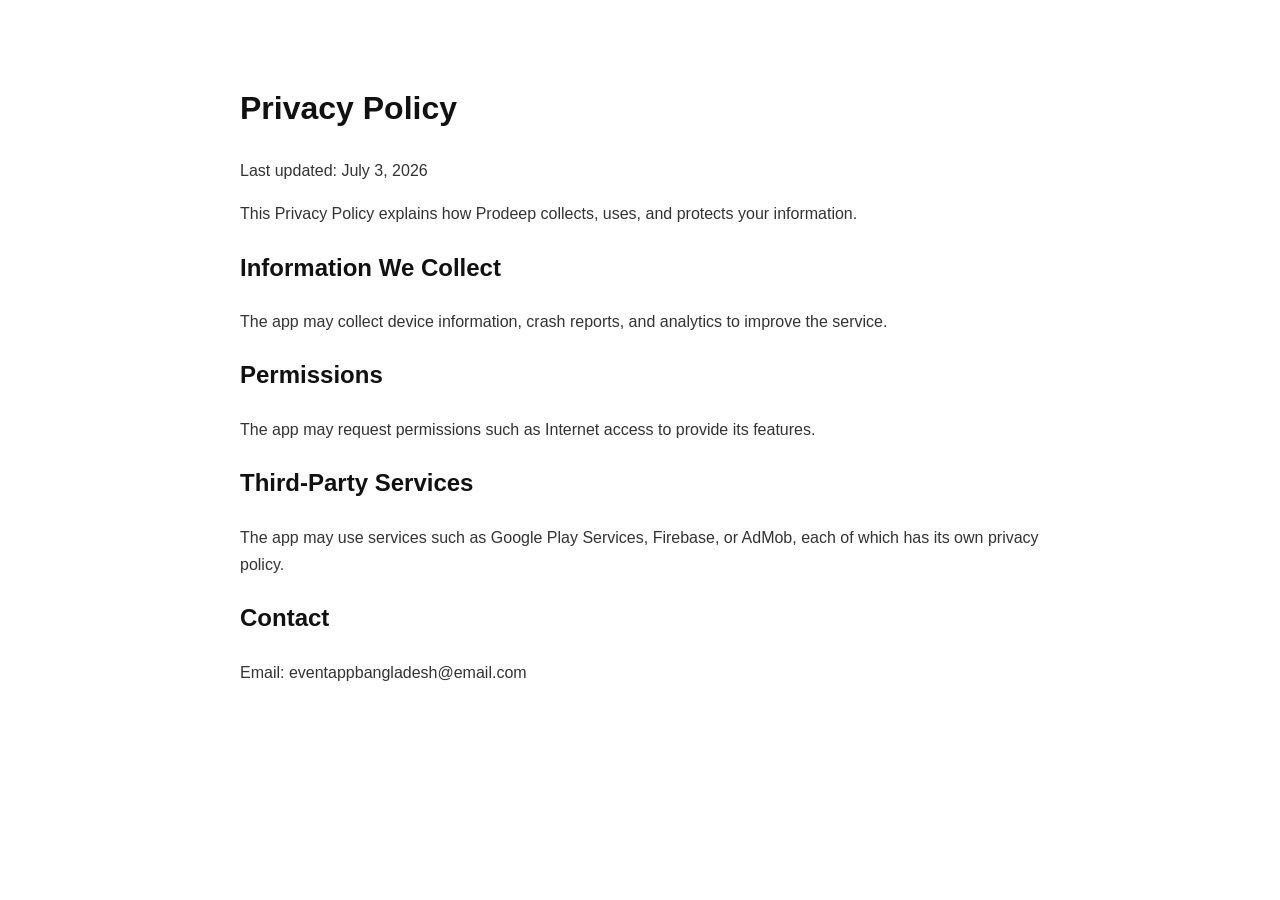
==== index.html @ a0fbba6f "Rename privacy.html to index.html" ====
<!DOCTYPE html>
<html lang="en">
<head>
    <meta charset="UTF-8">
    <meta name="viewport" content="width=device-width, initial-scale=1.0">
    <title>Prodeep Privacy Policy</title>
    <style>
        body{
            font-family: Arial, sans-serif;
            max-width:800px;
            margin:40px auto;
            padding:20px;
            line-height:1.7;
            color:#333;
        }
        h1,h2{
            color:#111;
        }
    </style>
</head>
<body>

<h1>Privacy Policy</h1>

<p>Last updated: July 3, 2026</p>

<p>This Privacy Policy explains how Prodeep collects, uses, and protects your information.</p>

<h2>Information We Collect</h2>
<p>The app may collect device information, crash reports, and analytics to improve the service.</p>

<h2>Permissions</h2>
<p>The app may request permissions such as Internet access to provide its features.</p>

<h2>Third-Party Services</h2>
<p>The app may use services such as Google Play Services, Firebase, or AdMob, each of which has its own privacy policy.</p>

<h2>Contact</h2>
<p>Email: eventappbangladesh@email.com</p>

</body>
</html>
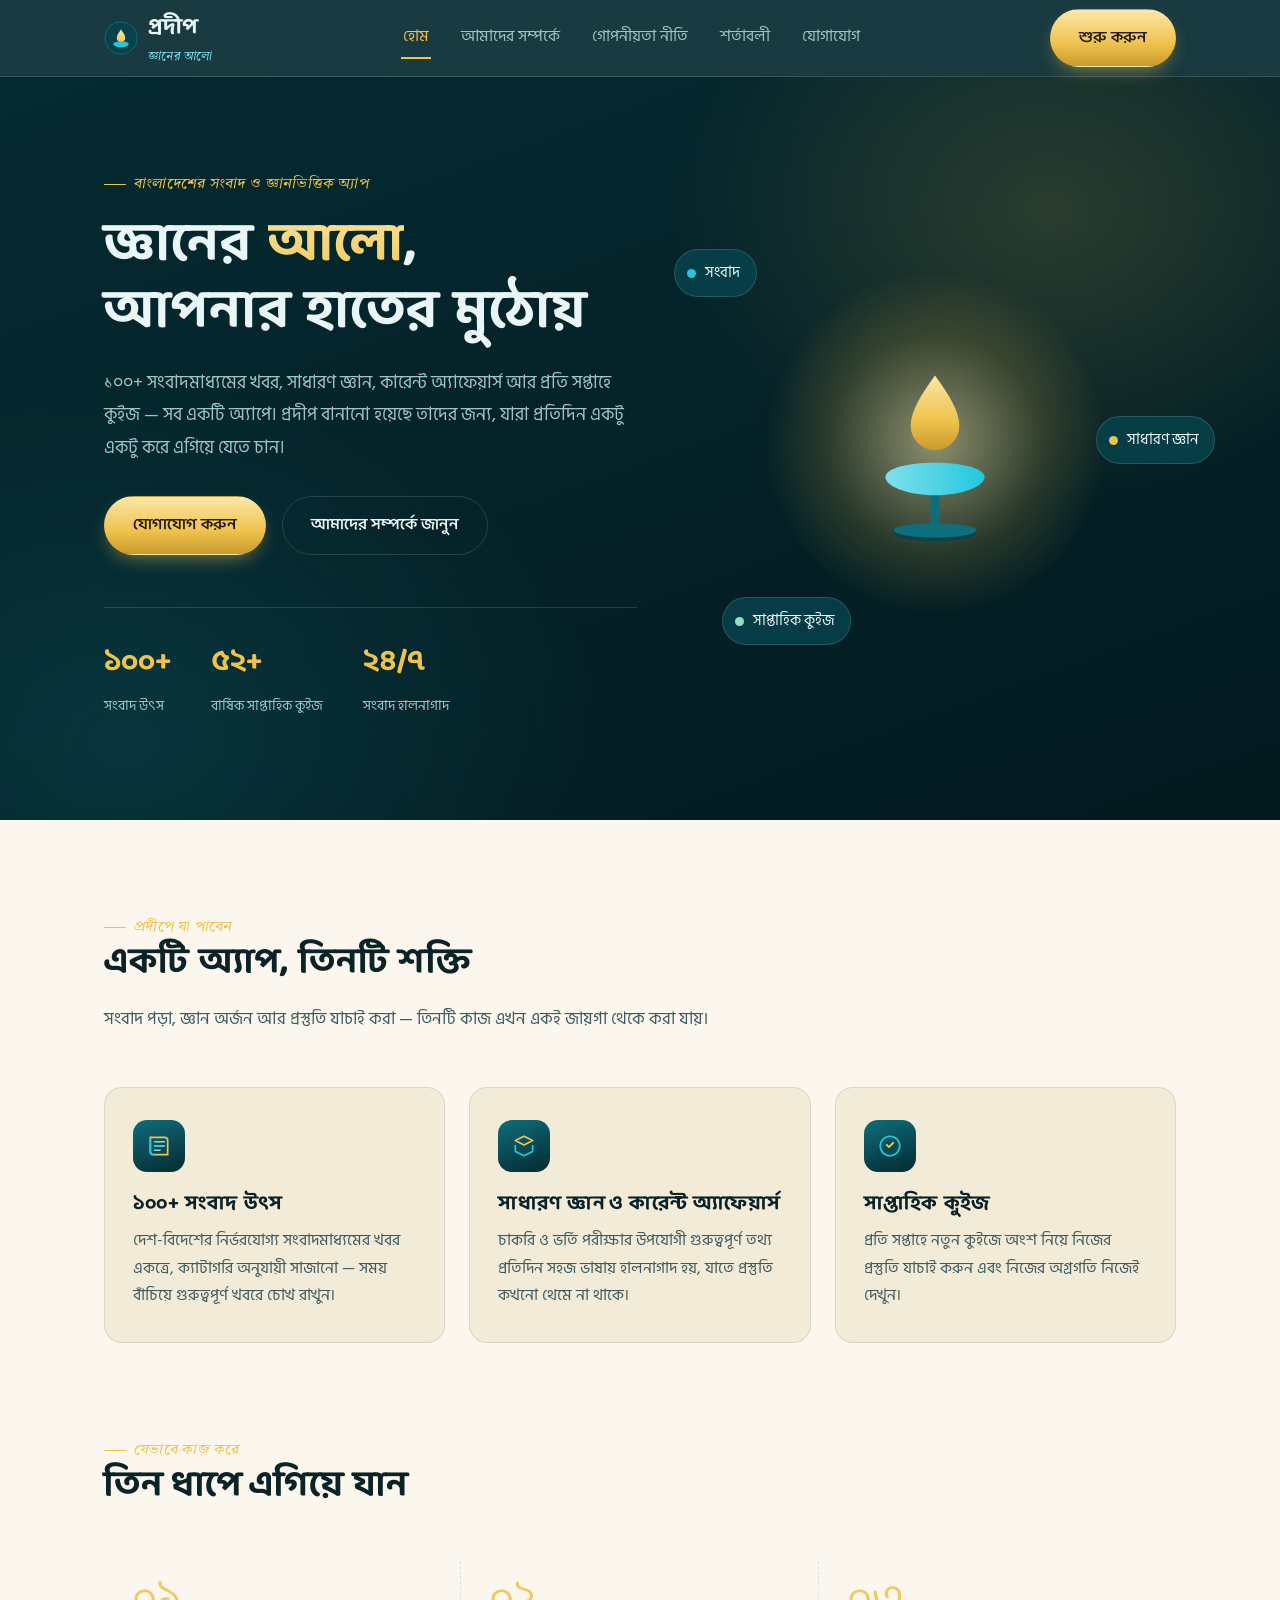
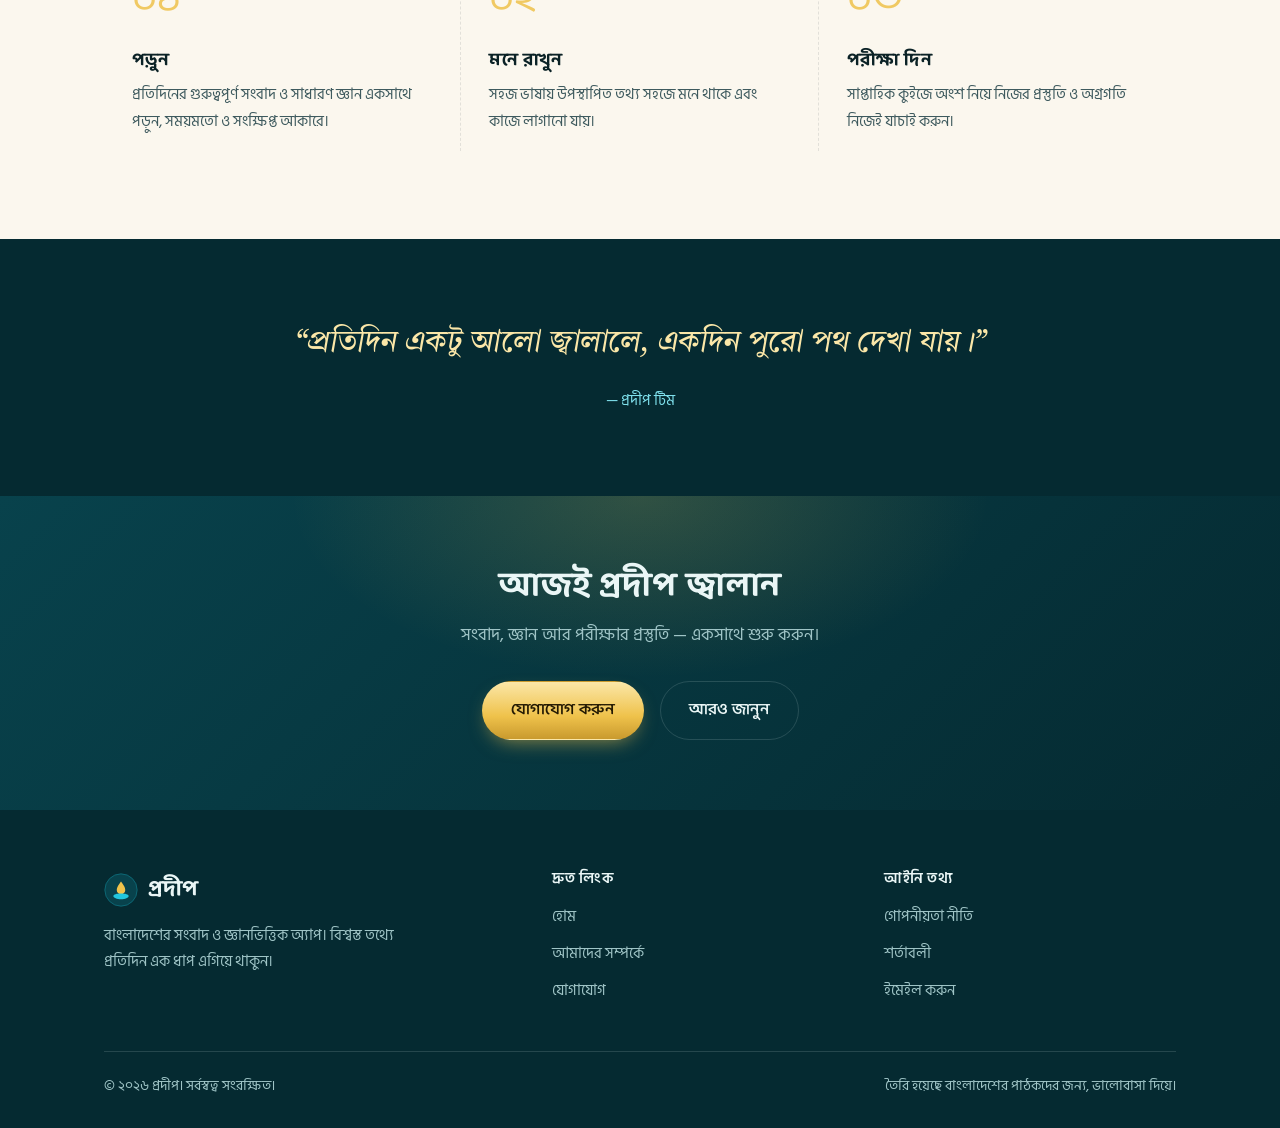
==== commit 312db6a8: "Updated project files" ====
--- a/index.html
+++ b/index.html
@@ -1,42 +1,203 @@
-<!DOCTYPE html>
-<html lang="en">
-<head>
-    <meta charset="UTF-8">
-    <meta name="viewport" content="width=device-width, initial-scale=1.0">
-    <title>Prodeep Privacy Policy</title>
-    <style>
-        body{
-            font-family: Arial, sans-serif;
-            max-width:800px;
-            margin:40px auto;
-            padding:20px;
-            line-height:1.7;
-            color:#333;
-        }
-        h1,h2{
-            color:#111;
-        }
-    </style>
-</head>
-<body>
-
-<h1>Privacy Policy</h1>
-
-<p>Last updated: July 3, 2026</p>
-
-<p>This Privacy Policy explains how Prodeep collects, uses, and protects your information.</p>
-
-<h2>Information We Collect</h2>
-<p>The app may collect device information, crash reports, and analytics to improve the service.</p>
-
-<h2>Permissions</h2>
-<p>The app may request permissions such as Internet access to provide its features.</p>
-
-<h2>Third-Party Services</h2>
-<p>The app may use services such as Google Play Services, Firebase, or AdMob, each of which has its own privacy policy.</p>
-
-<h2>Contact</h2>
-<p>Email: eventappbangladesh@email.com</p>
-
-</body>
-</html>
+<!DOCTYPE html>
+<html lang="bn">
+<head>
+<meta charset="UTF-8">
+<meta name="viewport" content="width=device-width, initial-scale=1.0">
+<title>প্রদীপ — সংবাদ ও জ্ঞানের আলো</title>
+<meta name="description" content="প্রদীপ — ১০০+ সংবাদ উৎস, সাধারণ জ্ঞান, কারেন্ট অ্যাফেয়ার্স এবং সাপ্তাহিক কুইজ, সব একটি অ্যাপে।">
+<link rel="preconnect" href="https://fonts.googleapis.com">
+<link rel="preconnect" href="https://fonts.gstatic.com" crossorigin>
+<link href="https://fonts.googleapis.com/css2?family=Baloo+Da+2:wght@500;600;700;800&family=Hind+Siliguri:wght@300;400;500;600;700&family=Tiro+Bangla:ital@0;1&display=swap" rel="stylesheet">
+<link rel="stylesheet" href="styles.css">
+</head>
+<body>
+
+<header class="site-header">
+  <div class="container">
+    <a href="index.html" class="logo">
+      <svg class="lamp-mark" viewBox="0 0 40 40" xmlns="http://www.w3.org/2000/svg">
+        <defs>
+          <linearGradient id="flameGrad" x1="0" y1="0" x2="0" y2="1">
+            <stop offset="0%" stop-color="#FBE7A8"/>
+            <stop offset="100%" stop-color="#EFC24B"/>
+          </linearGradient>
+        </defs>
+        <circle cx="20" cy="20" r="19" fill="#08424C" stroke="#0E6E7C"/>
+        <path d="M20 10c3 4 5 7 5 10a5 5 0 1 1-10 0c0-3 2-6 5-10z" fill="url(#flameGrad)"/>
+        <path d="M11 27c0-2 4-3 9-3s9 1 9 3-4 4-9 4-9-2-9-4z" fill="#22C7DE"/>
+      </svg>
+      <span>প্রদীপ<span class="brand-sub">জ্ঞানের আলো</span></span>
+    </a>
+    <button class="nav-toggle" aria-label="মেনু খুলুন" onclick="document.querySelector('.main-nav').classList.toggle('open')">
+      <span></span><span></span><span></span>
+    </button>
+    <nav class="main-nav">
+      <a href="index.html" class="active">হোম</a>
+      <a href="about.html">আমাদের সম্পর্কে</a>
+      <a href="privacy.html">গোপনীয়তা নীতি</a>
+      <a href="terms.html">শর্তাবলী</a>
+      <a href="contact.html">যোগাযোগ</a>
+    </nav>
+    <div class="header-actions">
+      <a href="contact.html" class="btn btn-gold">শুরু করুন</a>
+    </div>
+  </div>
+</header>
+
+<section class="hero">
+  <div class="container hero-grid">
+    <div>
+      <span class="eyebrow">বাংলাদেশের সংবাদ ও জ্ঞানভিত্তিক অ্যাপ</span>
+      <h1>জ্ঞানের <em>আলো</em>,<br>আপনার হাতের মুঠোয়</h1>
+      <p class="lead">১০০+ সংবাদমাধ্যমের খবর, সাধারণ জ্ঞান, কারেন্ট অ্যাফেয়ার্স আর প্রতি সপ্তাহে কুইজ — সব একটি অ্যাপে। প্রদীপ বানানো হয়েছে তাদের জন্য, যারা প্রতিদিন একটু একটু করে এগিয়ে যেতে চান।</p>
+      <div class="hero-cta">
+        <a href="contact.html" class="btn btn-gold">যোগাযোগ করুন</a>
+        <a href="about.html" class="btn btn-outline">আমাদের সম্পর্কে জানুন</a>
+      </div>
+      <div class="stat-row">
+        <div class="stat"><b>১০০+</b><span>সংবাদ উৎস</span></div>
+        <div class="stat"><b>৫২+</b><span>বার্ষিক সাপ্তাহিক কুইজ</span></div>
+        <div class="stat"><b>২৪/৭</b><span>সংবাদ হালনাগাদ</span></div>
+      </div>
+    </div>
+
+    <div class="lamp-stage">
+      <div class="lamp-glow"></div>
+      <svg class="lamp-illustration" viewBox="0 0 200 260" xmlns="http://www.w3.org/2000/svg">
+        <defs>
+          <linearGradient id="flameGradBig" x1="0" y1="0" x2="0" y2="1">
+            <stop offset="0%" stop-color="#FBE7A8"/>
+            <stop offset="60%" stop-color="#EFC24B"/>
+            <stop offset="100%" stop-color="#C99A2E"/>
+          </linearGradient>
+          <linearGradient id="bowlGrad" x1="0" y1="0" x2="1" y2="0">
+            <stop offset="0%" stop-color="#7FE0EC"/>
+            <stop offset="100%" stop-color="#22C7DE"/>
+          </linearGradient>
+        </defs>
+        <rect x="95" y="170" width="10" height="55" rx="3" fill="#0E6E7C"/>
+        <ellipse cx="100" cy="230" rx="46" ry="9" fill="#08424C"/>
+        <ellipse cx="100" cy="227" rx="46" ry="8" fill="#0E6E7C"/>
+        <path d="M45 168c0-10 25-16 55-16s55 6 55 16-25 20-55 20-55-10-55-20z" fill="url(#bowlGrad)"/>
+        <path d="M100 55c16 22 27 40 27 56a27 27 0 1 1-54 0c0-16 11-34 27-56z" fill="url(#flameGradBig)"/>
+      </svg>
+      <div class="badge badge-news"><span class="dot"></span>সংবাদ</div>
+      <div class="badge badge-gk"><span class="dot"></span>সাধারণ জ্ঞান</div>
+      <div class="badge badge-quiz"><span class="dot"></span>সাপ্তাহিক কুইজ</div>
+    </div>
+  </div>
+</section>
+
+<section class="section">
+  <div class="container">
+    <div class="section-head">
+      <span class="eyebrow">প্রদীপে যা পাবেন</span>
+      <h2>একটি অ্যাপ, তিনটি শক্তি</h2>
+      <p>সংবাদ পড়া, জ্ঞান অর্জন আর প্রস্তুতি যাচাই করা — তিনটি কাজ এখন একই জায়গা থেকে করা যায়।</p>
+    </div>
+    <div class="cards-3">
+      <div class="feature-card">
+        <div class="feature-icon">
+          <svg width="26" height="26" viewBox="0 0 24 24" fill="none"><path d="M4 4h13a3 3 0 0 1 3 3v13H7a3 3 0 0 1-3-3V4z" stroke="#EFC24B" stroke-width="1.6"/><path d="M7 20a3 3 0 0 1-3-3V6" stroke="#22C7DE" stroke-width="1.6"/><path d="M8 8h9M8 12h9M8 16h5" stroke="#7FE0EC" stroke-width="1.4" stroke-linecap="round"/></svg>
+        </div>
+        <h3>১০০+ সংবাদ উৎস</h3>
+        <p>দেশ-বিদেশের নির্ভরযোগ্য সংবাদমাধ্যমের খবর একত্রে, ক্যাটাগরি অনুযায়ী সাজানো — সময় বাঁচিয়ে গুরুত্বপূর্ণ খবরে চোখ রাখুন।</p>
+      </div>
+      <div class="feature-card">
+        <div class="feature-icon">
+          <svg width="26" height="26" viewBox="0 0 24 24" fill="none"><path d="M12 3l8 4-8 4-8-4 8-4z" stroke="#EFC24B" stroke-width="1.6" stroke-linejoin="round"/><path d="M4 11v6l8 4 8-4v-6" stroke="#22C7DE" stroke-width="1.6" stroke-linejoin="round"/></svg>
+        </div>
+        <h3>সাধারণ জ্ঞান ও কারেন্ট অ্যাফেয়ার্স</h3>
+        <p>চাকরি ও ভর্তি পরীক্ষার উপযোগী গুরুত্বপূর্ণ তথ্য প্রতিদিন সহজ ভাষায় হালনাগাদ হয়, যাতে প্রস্তুতি কখনো থেমে না থাকে।</p>
+      </div>
+      <div class="feature-card">
+        <div class="feature-icon">
+          <svg width="26" height="26" viewBox="0 0 24 24" fill="none"><path d="M9 11l2 2 4-4" stroke="#EFC24B" stroke-width="1.8" stroke-linecap="round" stroke-linejoin="round"/><circle cx="12" cy="12" r="9" stroke="#22C7DE" stroke-width="1.6"/></svg>
+        </div>
+        <h3>সাপ্তাহিক কুইজ</h3>
+        <p>প্রতি সপ্তাহে নতুন কুইজে অংশ নিয়ে নিজের প্রস্তুতি যাচাই করুন এবং নিজের অগ্রগতি নিজেই দেখুন।</p>
+      </div>
+    </div>
+  </div>
+</section>
+
+<section class="section" style="padding-top:0;">
+  <div class="container">
+    <div class="section-head">
+      <span class="eyebrow">যেভাবে কাজ করে</span>
+      <h2>তিন ধাপে এগিয়ে যান</h2>
+    </div>
+    <div class="steps">
+      <div class="step">
+        <span class="num">০১</span>
+        <h4>পড়ুন</h4>
+        <p>প্রতিদিনের গুরুত্বপূর্ণ সংবাদ ও সাধারণ জ্ঞান একসাথে পড়ুন, সময়মতো ও সংক্ষিপ্ত আকারে।</p>
+      </div>
+      <div class="step">
+        <span class="num">০২</span>
+        <h4>মনে রাখুন</h4>
+        <p>সহজ ভাষায় উপস্থাপিত তথ্য সহজে মনে থাকে এবং কাজে লাগানো যায়।</p>
+      </div>
+      <div class="step">
+        <span class="num">০৩</span>
+        <h4>পরীক্ষা দিন</h4>
+        <p>সাপ্তাহিক কুইজে অংশ নিয়ে নিজের প্রস্তুতি ও অগ্রগতি নিজেই যাচাই করুন।</p>
+      </div>
+    </div>
+  </div>
+</section>
+
+<section class="quote-band">
+  <div class="container">
+    <blockquote>“প্রতিদিন একটু আলো জ্বালালে, একদিন পুরো পথ দেখা যায়।”</blockquote>
+    <cite>— প্রদীপ টিম</cite>
+  </div>
+</section>
+
+<section class="cta-band">
+  <div class="container">
+    <h2>আজই প্রদীপ জ্বালান</h2>
+    <p>সংবাদ, জ্ঞান আর পরীক্ষার প্রস্তুতি — একসাথে শুরু করুন।</p>
+    <div class="hero-cta">
+      <a href="contact.html" class="btn btn-gold">যোগাযোগ করুন</a>
+      <a href="about.html" class="btn btn-outline">আরও জানুন</a>
+    </div>
+  </div>
+</section>
+
+<footer class="site-footer">
+  <div class="container">
+    <div class="footer-grid">
+      <div class="footer-brand">
+        <a href="index.html" class="logo">
+          <svg class="lamp-mark" viewBox="0 0 40 40" xmlns="http://www.w3.org/2000/svg">
+            <circle cx="20" cy="20" r="19" fill="#08424C" stroke="#0E6E7C"/>
+            <path d="M20 10c3 4 5 7 5 10a5 5 0 1 1-10 0c0-3 2-6 5-10z" fill="#EFC24B"/>
+            <path d="M11 27c0-2 4-3 9-3s9 1 9 3-4 4-9 4-9-2-9-4z" fill="#22C7DE"/>
+          </svg>
+          <span>প্রদীপ</span>
+        </a>
+        <p>বাংলাদেশের সংবাদ ও জ্ঞানভিত্তিক অ্যাপ। বিশ্বস্ত তথ্যে প্রতিদিন এক ধাপ এগিয়ে থাকুন।</p>
+      </div>
+      <div class="footer-col">
+        <h4>দ্রুত লিংক</h4>
+        <a href="index.html">হোম</a>
+        <a href="about.html">আমাদের সম্পর্কে</a>
+        <a href="contact.html">যোগাযোগ</a>
+      </div>
+      <div class="footer-col">
+        <h4>আইনি তথ্য</h4>
+        <a href="privacy.html">গোপনীয়তা নীতি</a>
+        <a href="terms.html">শর্তাবলী</a>
+        <a href="mailto:eventappbangladesh@email.com">ইমেইল করুন</a>
+      </div>
+    </div>
+    <div class="footer-bottom">
+      <span>© ২০২৬ প্রদীপ। সর্বস্বত্ব সংরক্ষিত।</span>
+      <span>তৈরি হয়েছে বাংলাদেশের পাঠকদের জন্য, ভালোবাসা দিয়ে।</span>
+    </div>
+  </div>
+</footer>
+
+</body>
+</html>
--- a/styles.css
+++ b/styles.css
@@ -0,0 +1,501 @@
+/* =========================================================
+   প্রদীপ (Prodeep) — Design System
+   Concept: knowledge as light. A lamp glows against deep
+   teal night; cyan is the ambient light, gold is the flame.
+   ========================================================= */
+
+:root{
+  /* --- Color tokens --- */
+  --bg-deep:      #052A31;   /* night teal — header/footer/hero */
+  --bg-deep-2:    #08424C;   /* lighter panel within dark sections */
+  --paper:        #FBF7EE;   /* warm paper — reading surfaces */
+  --paper-2:      #F2EBD8;   /* slightly deeper paper for cards */
+  --cyan:         #22C7DE;   /* ambient light — links, icons */
+  --cyan-soft:    #7FE0EC;   /* pale cyan for text-on-dark accents */
+  --cyan-deep:    #0E6E7C;   /* borders / mid tone */
+  --gold:         #EFC24B;   /* the flame — primary accent */
+  --gold-deep:    #C99A2E;   /* pressed / border gold */
+  --gold-glow:    #FBE7A8;   /* hottest point of the flame glow */
+  --ink:          #0B2226;   /* body text on paper */
+  --ink-soft:     #3E5A5E;   /* secondary text on paper */
+  --text-light:   #EAF6F6;   /* body text on dark */
+  --text-muted:   #9FC4C6;   /* secondary text on dark */
+  --line:         rgba(11,34,38,0.10);
+  --line-dark:    rgba(234,246,246,0.14);
+
+  /* --- Type --- */
+  --font-display: 'Baloo Da 2', 'Hind Siliguri', sans-serif;
+  --font-body:    'Hind Siliguri', 'Noto Sans Bengali', sans-serif;
+  --font-accent:  'Tiro Bangla', serif;
+
+  /* --- Rhythm --- */
+  --radius-s: 10px;
+  --radius-m: 18px;
+  --radius-l: 28px;
+  --container: 1120px;
+}
+
+*{ box-sizing:border-box; }
+html{ scroll-behavior:smooth; }
+body{
+  margin:0;
+  background:var(--paper);
+  color:var(--ink);
+  font-family:var(--font-body);
+  font-size:17px;
+  line-height:1.8;
+  -webkit-font-smoothing:antialiased;
+}
+img,svg{ display:block; max-width:100%; }
+a{ color:inherit; text-decoration:none; }
+h1,h2,h3,h4{
+  font-family:var(--font-display);
+  font-weight:700;
+  margin:0 0 0.5em;
+  line-height:1.25;
+  letter-spacing:0.2px;
+}
+p{ margin:0 0 1.1em; }
+.container{
+  max-width:var(--container);
+  margin:0 auto;
+  padding:0 24px;
+}
+.eyebrow{
+  display:inline-flex;
+  align-items:center;
+  gap:8px;
+  font-family:var(--font-accent);
+  font-style:italic;
+  font-size:15px;
+  letter-spacing:0.3px;
+  color:var(--gold);
+}
+.eyebrow::before{
+  content:"";
+  width:22px; height:1.5px;
+  background:var(--gold);
+  display:inline-block;
+}
+
+/* ---------------- Buttons ---------------- */
+.btn{
+  display:inline-flex;
+  align-items:center;
+  justify-content:center;
+  gap:8px;
+  padding:14px 28px;
+  border-radius:999px;
+  font-family:var(--font-display);
+  font-weight:600;
+  font-size:16px;
+  border:1.5px solid transparent;
+  cursor:pointer;
+  transition:transform .18s ease, box-shadow .18s ease, background .18s ease, color .18s ease;
+}
+.btn:active{ transform:translateY(1px); }
+.btn-gold{
+  background:linear-gradient(180deg, var(--gold-glow), var(--gold) 60%, var(--gold-deep));
+  color:#241A03;
+  box-shadow:0 8px 20px -8px rgba(239,194,75,0.65);
+}
+.btn-gold:hover{ box-shadow:0 10px 26px -8px rgba(239,194,75,0.85); transform:translateY(-1px); }
+.btn-outline{
+  background:transparent;
+  border-color:var(--line-dark);
+  color:var(--text-light);
+}
+.btn-outline:hover{ border-color:var(--cyan); color:var(--cyan-soft); }
+.btn-outline-light{
+  background:transparent;
+  border-color:var(--cyan-deep);
+  color:var(--ink);
+}
+.btn-outline-light:hover{ border-color:var(--gold-deep); color:var(--gold-deep); }
+
+/* ---------------- Header ---------------- */
+.site-header{
+  position:sticky; top:0; z-index:50;
+  background:rgba(5,42,49,0.92);
+  backdrop-filter:blur(10px);
+  border-bottom:1px solid var(--line-dark);
+}
+.site-header .container{
+  display:flex; align-items:center; justify-content:space-between;
+  height:76px;
+}
+.logo{
+  display:flex; align-items:center; gap:10px;
+  font-family:var(--font-display);
+  font-weight:700;
+  font-size:22px;
+  color:var(--text-light);
+}
+.logo .lamp-mark{ width:34px; height:34px; }
+.logo span.brand-sub{
+  display:block;
+  font-family:var(--font-accent);
+  font-style:italic;
+  font-weight:400;
+  font-size:11.5px;
+  color:var(--cyan-soft);
+  letter-spacing:0.4px;
+}
+nav.main-nav{ display:flex; align-items:center; gap:28px; }
+nav.main-nav a{
+  font-size:15.5px;
+  color:var(--text-muted);
+  padding:6px 2px;
+  border-bottom:2px solid transparent;
+  transition:color .15s ease, border-color .15s ease;
+}
+nav.main-nav a:hover, nav.main-nav a.active{
+  color:var(--gold);
+  border-color:var(--gold);
+}
+.header-actions{ display:flex; align-items:center; gap:14px; }
+.nav-toggle{ display:none; }
+
+@media (max-width:860px){
+  nav.main-nav{
+    position:fixed; inset:76px 0 0 0;
+    background:var(--bg-deep);
+    flex-direction:column;
+    padding:28px 24px;
+    gap:22px;
+    transform:translateY(-8px);
+    opacity:0;
+    pointer-events:none;
+    transition:opacity .2s ease, transform .2s ease;
+  }
+  nav.main-nav.open{ opacity:1; transform:translateY(0); pointer-events:auto; }
+  .nav-toggle{
+    display:inline-flex; flex-direction:column; gap:5px;
+    background:none; border:none; cursor:pointer; padding:8px;
+  }
+  .nav-toggle span{ width:22px; height:2px; background:var(--text-light); border-radius:2px; }
+  .header-actions .btn{ padding:10px 18px; font-size:14px; }
+}
+
+/* ---------------- Hero (dark, homepage) ---------------- */
+.hero{
+  position:relative;
+  overflow:hidden;
+  background:
+    radial-gradient(ellipse 620px 480px at 82% 18%, rgba(239,194,75,0.16), transparent 60%),
+    radial-gradient(ellipse 800px 600px at 10% 90%, rgba(34,199,222,0.12), transparent 60%),
+    linear-gradient(160deg, var(--bg-deep) 0%, #031A1F 100%);
+  color:var(--text-light);
+  padding:88px 0 100px;
+}
+.hero-grid{
+  display:grid;
+  grid-template-columns:1.05fr 0.95fr;
+  gap:56px;
+  align-items:center;
+}
+.hero h1{
+  font-size:clamp(34px, 4.4vw, 54px);
+  color:var(--text-light);
+  margin:14px 0 20px;
+}
+.hero h1 em{
+  font-style:normal;
+  color:var(--gold);
+  background:linear-gradient(180deg, var(--gold-glow), var(--gold));
+  -webkit-background-clip:text;
+  background-clip:text;
+  -webkit-text-fill-color:transparent;
+}
+.hero p.lead{
+  font-size:18px;
+  color:var(--text-muted);
+  max-width:520px;
+  margin-bottom:32px;
+}
+.hero-cta{ display:flex; gap:16px; flex-wrap:wrap; margin-bottom:52px; }
+
+.stat-row{
+  display:flex; gap:40px; flex-wrap:wrap;
+  border-top:1px solid var(--line-dark);
+  padding-top:28px;
+}
+.stat-row .stat b{
+  display:block;
+  font-family:var(--font-display);
+  font-size:30px;
+  color:var(--gold);
+}
+.stat-row .stat span{
+  font-size:14px;
+  color:var(--text-muted);
+}
+
+/* --- Lamp illustration --- */
+.lamp-stage{
+  position:relative;
+  height:440px;
+  display:flex; align-items:center; justify-content:center;
+}
+.lamp-glow{
+  position:absolute;
+  width:340px; height:340px;
+  border-radius:50%;
+  background:radial-gradient(circle, rgba(251,231,168,0.55), rgba(239,194,75,0.16) 45%, transparent 72%);
+  filter:blur(2px);
+  animation:pulseGlow 4.5s ease-in-out infinite;
+}
+.lamp-illustration{ position:relative; width:180px; z-index:2; }
+.badge{
+  position:absolute;
+  display:flex; align-items:center; gap:9px;
+  background:rgba(8,66,76,0.85);
+  border:1px solid var(--line-dark);
+  padding:10px 16px 10px 12px;
+  border-radius:999px;
+  font-size:14.5px;
+  color:var(--text-light);
+  backdrop-filter:blur(6px);
+  animation:floatY 5s ease-in-out infinite;
+}
+.badge .dot{ width:9px; height:9px; border-radius:50%; }
+.badge-news{ top:6%; left:-4%; animation-delay:.2s; }
+.badge-news .dot{ background:var(--cyan); }
+.badge-gk{ top:44%; right:-8%; animation-delay:1s; }
+.badge-gk .dot{ background:var(--gold); }
+.badge-quiz{ bottom:4%; left:6%; animation-delay:1.8s; }
+.badge-quiz .dot{ background:#8FE3C0; }
+
+.ray-line{ position:absolute; z-index:1; opacity:.5; }
+
+@keyframes pulseGlow{
+  0%,100%{ transform:scale(1); opacity:.9; }
+  50%{ transform:scale(1.08); opacity:1; }
+}
+@keyframes floatY{
+  0%,100%{ transform:translateY(0); }
+  50%{ transform:translateY(-9px); }
+}
+@media (prefers-reduced-motion: reduce){
+  .lamp-glow, .badge{ animation:none; }
+}
+
+@media (max-width:940px){
+  .hero-grid{ grid-template-columns:1fr; }
+  .lamp-stage{ height:320px; margin-top:20px; }
+}
+
+/* ---------------- Page hero (inner pages) ---------------- */
+.page-hero{
+  background:
+    radial-gradient(ellipse 520px 320px at 88% 10%, rgba(239,194,75,0.14), transparent 65%),
+    linear-gradient(160deg, var(--bg-deep) 0%, #031A1F 100%);
+  color:var(--text-light);
+  padding:72px 0 64px;
+  text-align:center;
+}
+.page-hero .eyebrow{ justify-content:center; margin-bottom:14px; }
+.page-hero h1{ color:var(--text-light); font-size:clamp(28px,4vw,42px); margin-bottom:10px; }
+.page-hero p{ color:var(--text-muted); max-width:560px; margin:0 auto; }
+
+/* ---------------- Sections on paper ---------------- */
+.section{ padding:88px 0; }
+.section-head{ max-width:640px; margin-bottom:52px; }
+.section-head h2{ font-size:clamp(26px,3vw,36px); color:var(--ink); }
+.section-head p{ color:var(--ink-soft); font-size:17px; }
+
+.cards-3{
+  display:grid;
+  grid-template-columns:repeat(3, 1fr);
+  gap:24px;
+}
+.feature-card{
+  background:var(--paper-2);
+  border:1px solid var(--line);
+  border-radius:var(--radius-m);
+  padding:32px 28px;
+  transition:transform .2s ease, box-shadow .2s ease, border-color .2s ease;
+}
+.feature-card:hover{
+  transform:translateY(-4px);
+  box-shadow:0 18px 34px -20px rgba(11,34,38,0.35);
+  border-color:var(--gold-deep);
+}
+.feature-icon{
+  width:52px; height:52px;
+  border-radius:14px;
+  display:flex; align-items:center; justify-content:center;
+  background:linear-gradient(160deg, var(--cyan-deep), var(--bg-deep));
+  margin-bottom:20px;
+}
+.feature-card h3{ font-size:20px; margin-bottom:10px; color:var(--ink); }
+.feature-card p{ color:var(--ink-soft); font-size:15.5px; margin-bottom:0; }
+
+.steps{
+  display:grid;
+  grid-template-columns:repeat(3, 1fr);
+  gap:0;
+  counter-reset:step;
+  position:relative;
+}
+.step{
+  position:relative;
+  padding:0 28px;
+  border-right:1px dashed var(--line);
+}
+.step:last-child{ border-right:none; }
+.step .num{
+  font-family:var(--font-display);
+  font-size:44px;
+  color:var(--gold);
+  opacity:.85;
+  margin-bottom:10px;
+  display:block;
+}
+.step h4{ font-size:18px; margin-bottom:8px; color:var(--ink); }
+.step p{ color:var(--ink-soft); font-size:15px; }
+@media (max-width:820px){
+  .steps, .cards-3{ grid-template-columns:1fr; }
+  .step{ border-right:none; border-bottom:1px dashed var(--line); padding:0 0 28px; margin-bottom:28px; }
+  .step:last-child{ border-bottom:none; margin-bottom:0; }
+}
+
+.quote-band{
+  background:var(--bg-deep);
+  color:var(--text-light);
+  padding:80px 0;
+  text-align:center;
+}
+.quote-band blockquote{
+  font-family:var(--font-accent);
+  font-style:italic;
+  font-size:clamp(22px,2.6vw,30px);
+  max-width:760px;
+  margin:0 auto 18px;
+  color:var(--gold-glow);
+  line-height:1.6;
+}
+.quote-band cite{ color:var(--cyan-soft); font-size:14.5px; font-style:normal; }
+
+.cta-band{
+  background:linear-gradient(135deg, var(--bg-deep-2), var(--bg-deep));
+  color:var(--text-light);
+  padding:70px 0;
+  text-align:center;
+  position:relative;
+  overflow:hidden;
+}
+.cta-band::before{
+  content:"";
+  position:absolute; inset:0;
+  background:radial-gradient(ellipse 500px 260px at 50% 0%, rgba(239,194,75,0.18), transparent 70%);
+}
+.cta-band .container{ position:relative; }
+.cta-band h2{ color:var(--text-light); font-size:clamp(24px,3vw,34px); margin-bottom:12px; }
+.cta-band p{ color:var(--text-muted); margin-bottom:30px; }
+.cta-band .hero-cta{ justify-content:center; margin-bottom:0; }
+
+/* ---------------- Content / prose pages ---------------- */
+.prose-wrap{ padding:64px 0 100px; }
+.prose-card{
+  background:#fff;
+  border:1px solid var(--line);
+  border-radius:var(--radius-l);
+  padding:52px clamp(24px,5vw,64px);
+  max-width:840px;
+  margin:0 auto;
+  box-shadow:0 30px 60px -40px rgba(11,34,38,0.25);
+}
+.prose-card h2{
+  font-size:22px;
+  color:var(--ink);
+  margin-top:2.1em;
+  padding-top:0.2em;
+  border-top:1px solid var(--line);
+}
+.prose-card h2:first-child{ margin-top:0; border-top:none; padding-top:0; }
+.prose-card h2 .h-icon{ color:var(--gold-deep); margin-right:8px; }
+.prose-card p{ color:var(--ink-soft); font-size:16px; }
+.prose-card ul{ color:var(--ink-soft); padding-right:22px; margin:0 0 1.1em; }
+.prose-card li{ margin-bottom:8px; }
+.meta-updated{
+  display:inline-block;
+  font-size:13.5px;
+  color:var(--cyan-deep);
+  background:rgba(34,199,222,0.10);
+  border:1px solid rgba(34,199,222,0.25);
+  padding:5px 14px;
+  border-radius:999px;
+  margin-bottom:28px;
+}
+.prose-card a{ color:var(--cyan-deep); border-bottom:1px solid var(--cyan-deep); }
+.prose-card a:hover{ color:var(--gold-deep); border-color:var(--gold-deep); }
+
+/* ---------------- Contact page specifics ---------------- */
+.contact-grid{
+  display:grid;
+  grid-template-columns:1fr 1fr;
+  gap:24px;
+  max-width:900px;
+  margin:0 auto;
+}
+.contact-card{
+  background:#fff;
+  border:1px solid var(--line);
+  border-radius:var(--radius-m);
+  padding:30px;
+  text-align:center;
+  box-shadow:0 20px 40px -30px rgba(11,34,38,0.3);
+}
+.contact-card .feature-icon{ margin:0 auto 18px; }
+.contact-card h3{ font-size:18px; margin-bottom:8px; }
+.contact-card p{ color:var(--ink-soft); font-size:15px; margin-bottom:14px; }
+@media (max-width:700px){ .contact-grid{ grid-template-columns:1fr; } }
+
+/* ---------------- Footer ---------------- */
+.site-footer{
+  background:var(--bg-deep);
+  color:var(--text-muted);
+  padding:60px 0 30px;
+}
+.footer-grid{
+  display:grid;
+  grid-template-columns:1.4fr 1fr 1fr;
+  gap:40px;
+  padding-bottom:36px;
+  border-bottom:1px solid var(--line-dark);
+}
+.footer-brand .logo{ margin-bottom:14px; }
+.footer-brand p{ font-size:14.5px; max-width:320px; }
+.footer-col h4{
+  font-family:var(--font-body);
+  font-weight:600;
+  font-size:14.5px;
+  color:var(--text-light);
+  margin-bottom:16px;
+  letter-spacing:0.3px;
+}
+.footer-col a{
+  display:block;
+  font-size:14.5px;
+  color:var(--text-muted);
+  margin-bottom:11px;
+  transition:color .15s ease;
+}
+.footer-col a:hover{ color:var(--gold); }
+.footer-bottom{
+  display:flex; justify-content:space-between; align-items:center;
+  padding-top:22px;
+  font-size:13.5px;
+  flex-wrap:wrap; gap:10px;
+}
+@media (max-width:760px){
+  .footer-grid{ grid-template-columns:1fr; gap:28px; }
+  .footer-bottom{ flex-direction:column; text-align:center; }
+}
+
+/* Focus visibility */
+a:focus-visible, button:focus-visible{
+  outline:2px solid var(--gold);
+  outline-offset:3px;
+}
